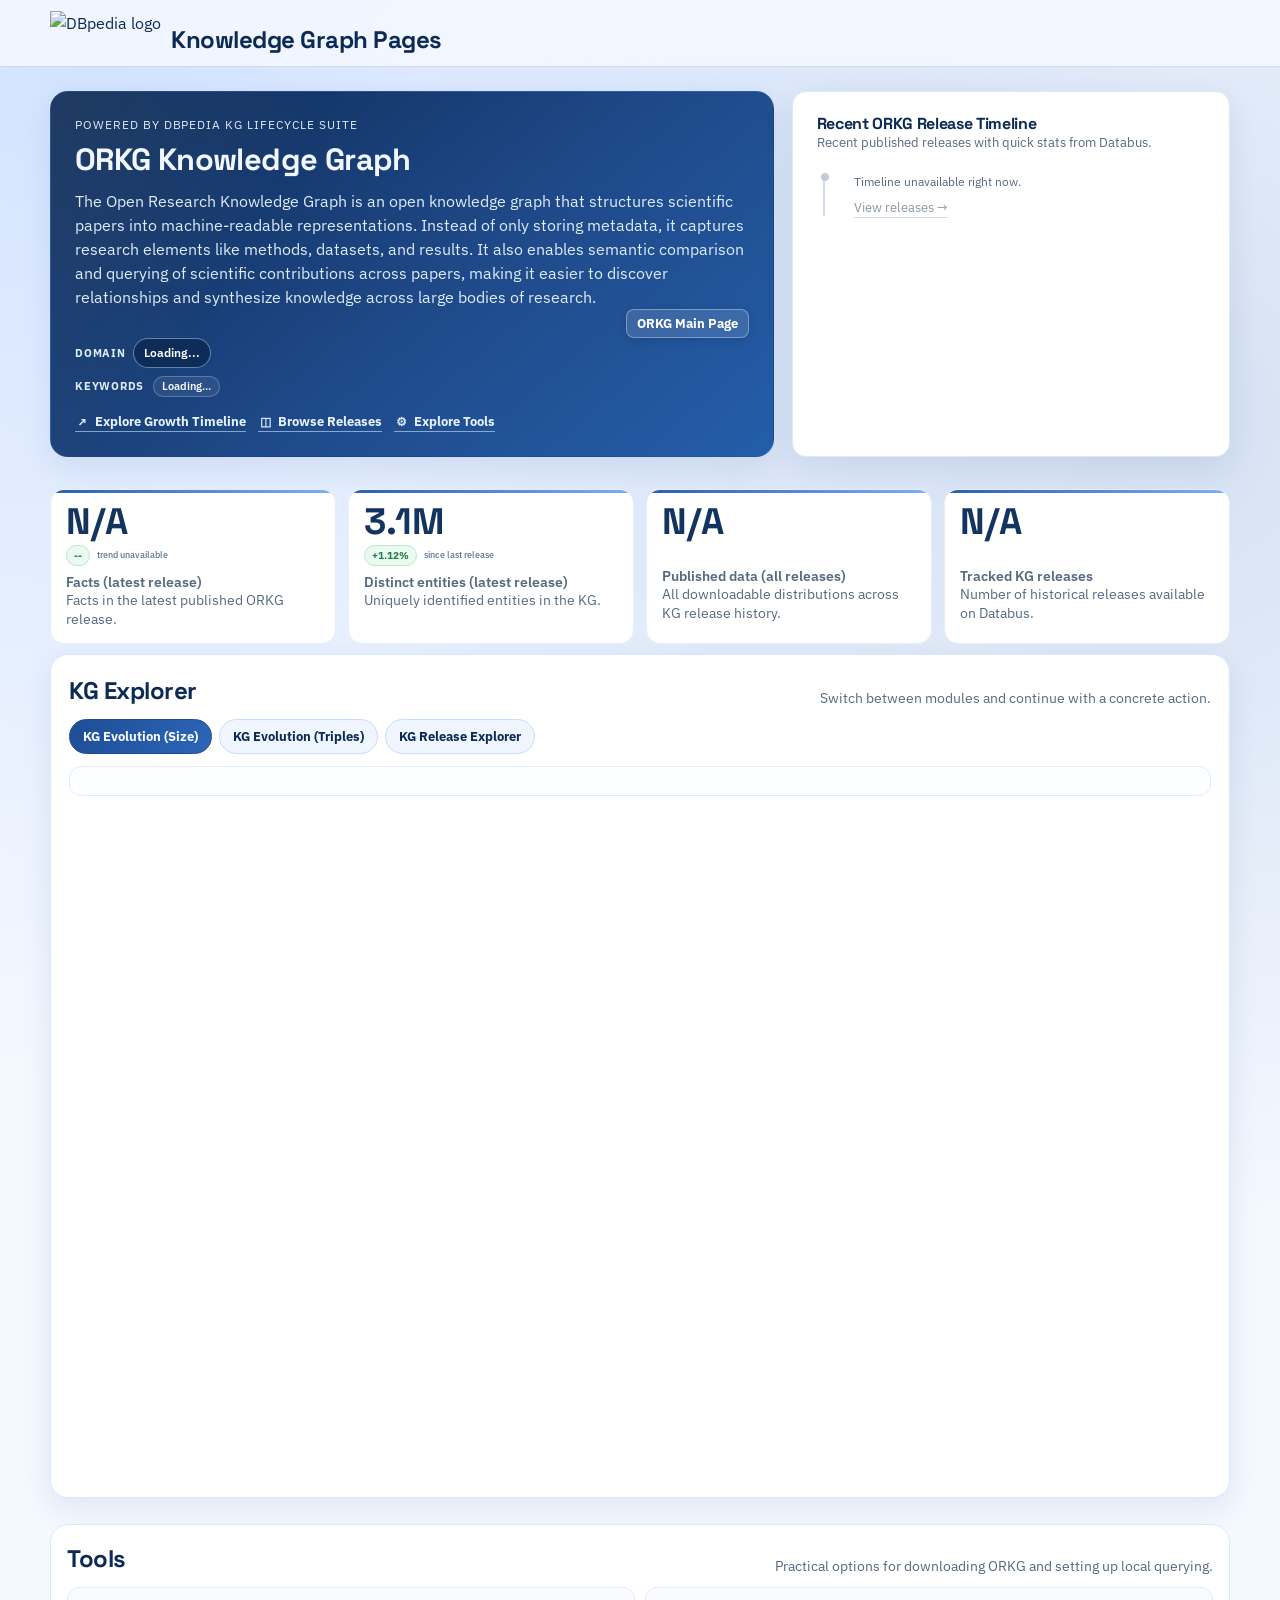
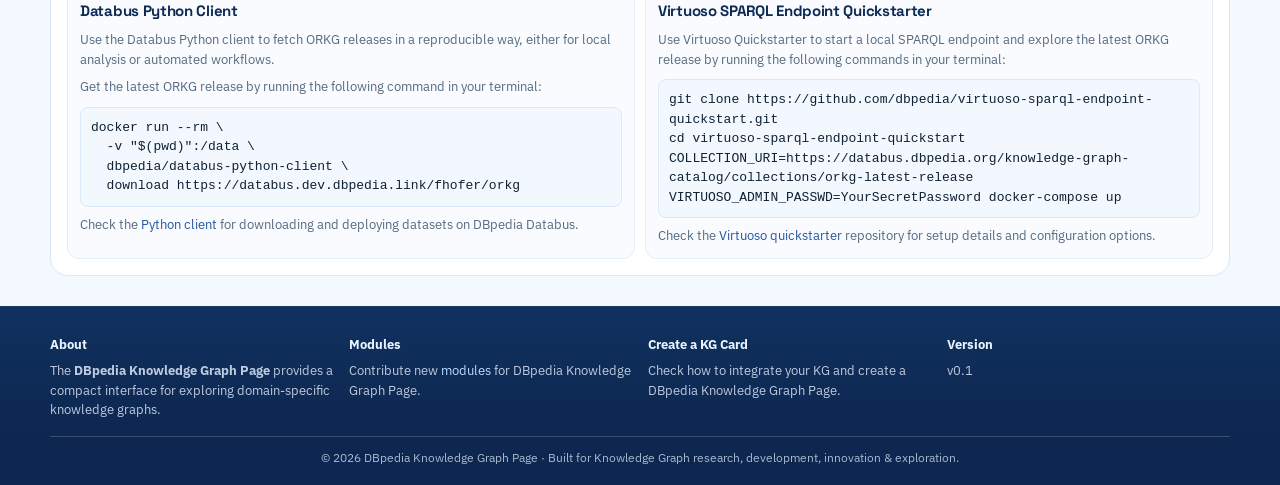
==== index.html @ 60649ace "final touch up" ====
<!DOCTYPE html>
<html lang="en">
<head>
  <meta charset="UTF-8" />
  <meta name="viewport" content="width=device-width, initial-scale=1.0"/>
  <title>DBpedia Knowledge Graph Page | ORKG</title>

  <link rel="preconnect" href="https://fonts.googleapis.com">
  <link rel="preconnect" href="https://fonts.gstatic.com" crossorigin>
  <link href="https://fonts.googleapis.com/css2?family=IBM+Plex+Sans:wght@400;500;600;700&family=Space+Grotesk:wght@500;600;700&display=swap" rel="stylesheet">
  <link rel="stylesheet" href="./css/styles.css">

  <script src="https://cdn.jsdelivr.net/npm/chart.js"></script>
</head>

<body>

  <header class="topbar">
    <div class="container topbar-inner">
      <a class="brand" href="#">
        <img
          class="brand-logo"
          src="https://upload.wikimedia.org/wikipedia/commons/c/cf/DBpedia_logo.svg"
          alt="DBpedia logo"
          loading="lazy"
        />
        <span class="brand-text">
          <strong>Knowledge Graph Pages</strong>
        </span>
      </a>

    </div>
  </header>

  <section class="hero">
    <div class="container hero-grid">
      <div class="hero-main">
        <p class="eyebrow">Powered by DBpedia KG Lifecycle Suite</p>
        <h1>ORKG Knowledge Graph</h1>

        <p id="kgAbstract"><span class="kg-abstract-text">The Open Research Knowledge Graph is an open knowledge graph that structures scientific papers into machine-readable representations. Instead of only storing metadata, it captures research elements like methods, datasets, and results. It also enables semantic comparison and querying of scientific contributions across papers, making it easier to discover relationships and synthesize knowledge across large bodies of research.</span></p>
        <a class="hero-main-link" href="https://orkg.org" target="_blank" rel="noopener noreferrer">ORKG Main Page</a>

        <div class="hero-taxonomy" aria-label="Domain and keywords">
          <div class="taxonomy-group domain-group" id="domainGroup">
            <span class="taxonomy-label">Domain</span>
            <span class="chip chip-domain">Loading...</span>
          </div>

          <div class="taxonomy-group keyword-group" id="keywordGroup">
            <span class="taxonomy-label">Keywords</span>
            <span class="chip chip-keyword">Loading...</span>
          </div>
        </div>

        <div class="hero-actions">
          <a class="hero-action-link action-evolution" href="#explorer" data-tab-target="kgEvolutionTab">Explore Growth Timeline</a>
          <a class="hero-action-link action-releases" href="#explorer" data-tab-target="kgVersionsTab">Browse Releases</a>
          <a class="hero-action-link action-tools" href="#tools">Explore Tools</a>
        </div>
      </div>

      <aside class="next-actions changelog-panel" aria-label="Recent ORKG Release Timeline">
        <h2>Recent ORKG Release Timeline</h2>
        <p>Recent published releases with quick stats from Databus.</p>

        <ul class="release-timeline" id="releaseTimeline" aria-live="polite">
          <li class="release-item muted">Loading latest release events...</li>
        </ul>

        <a class="changelog-link" href="#explorer" data-tab-target="kgVersionsTab">View releases →</a>
      </aside>
    </div>
  </section>

  <!-- =====================================
       MAIN CONTENT
  ====================================== -->

  <main class="container" id="insights">

    <!-- =====================================
         INFO CARDS
    ====================================== -->

    <section class="cards stats-panel" aria-label="Knowledge graph public statistics">

      <article class="card compact-card stat-card">
        <p class="stat-value"><span class="value-main" id="factsValue">Loading...</span><span class="stat-delta-inline"><span class="delta-pill" id="factsDelta">--</span><span class="delta-context" id="factsDeltaContext">updating from endpoint</span></span></p>
        <p class="stat-label">Facts (latest release)</p>
        <p class="stat-note">Facts in the latest published ORKG release.</p>
      </article>

      <article class="card compact-card stat-card">
        <p class="stat-value"><span class="value-main">3.1M</span><span class="stat-delta-inline"><span class="delta-pill">+1.12%</span><span class="delta-context">since last release</span></span></p>
        <p class="stat-label">Distinct entities (latest release)</p>
        <p class="stat-note">Uniquely identified entities in the KG.</p>
      </article>

      <article class="card compact-card stat-card">
        <p class="stat-value"><span class="value-main" id="publishedDataValue">Loading...</span></p>
        <p class="stat-label">Published data (all releases)</p>
        <p class="stat-note">All downloadable distributions across KG release history.</p>
      </article>

      <article class="card compact-card stat-card">
        <p class="stat-value"><span class="value-main" id="trackedSnapshotsValue">Loading...</span></p>
        <p class="stat-label">Tracked KG releases</p>
        <p class="stat-note">Number of historical releases available on Databus.</p>
      </article>


    </section>

    <!-- =====================================
         TABS
    ====================================== -->

    <section class="explorer" id="explorer">
      <div class="explorer-head">
        <h2>KG Explorer</h2>
        <p>Switch between modules and continue with a concrete action.</p>
      </div>

    <div class="tabs" role="tablist" aria-label="Knowledge graph modules">

      <button class="tab-button"
              onclick="openTab(event, 'kgEvolutionTab')">
        KG Evolution (Size)
      </button>

      <button class="tab-button"
              onclick="openTab(event, 'kgEvolutionTriplesTab')">
        KG Evolution (Triples)
      </button>

      <button class="tab-button"
              onclick="openTab(event, 'kgVersionsTab')">
        KG Release Explorer
      </button>

<!--
      <button class="tab-button"
              onclick="openTab(event, 'helloTab')">
        Hello World Module
      </button>
-->
      <!--
          New KG/Tab: add a button for your new tab 
      -->

<!--
      <button class="tab-button"
              onclick="openTab(event, 'newTab')">
        ... other module
      </button>
-->

    </div>


    <!-- =====================================
         TAB 1 : KG Evolution module
    ====================================== -->

    <div id="kgEvolutionTab" class="tab-content active" >
      <div id="kgEvolutionModule"></div>
    </div>

    <!-- =====================================
         TAB 2 : KG Evolution triples module
    ====================================== -->

    <div id="kgEvolutionTriplesTab" class="tab-content" >
      <div id="kgEvolutionTriplesModule"></div>
    </div>

    <!-- =====================================
         TAB 3 : KG Versions module
    ====================================== -->

    <div id="kgVersionsTab" class="tab-content">
      <div id="kgVersionsModule"></div>
    </div>

    <!-- =====================================
         TAB 3 : Hello World TAB
    ====================================== -->

<!--
    <div id="helloTab" class="tab-content">
      <h2>Hello World Module</h2>
      <div id="helloModule"></div>
    </div>
-->

    <!-- =====================================
         TAB 4 : NEW TAB
    ====================================== -->

    <!--
        New KG/Tab: Add div for your new module
    -->

<!--

    <div id="newTab" class="tab-content">

      <h2>New Feature</h2>

      <p class="section-description">
        Feature description ....
      </p>

    </div>
-->
    </section>

    <section class="tools" id="tools">
      <div class="tools-head">
        <h2>Tools</h2>
        <p>Practical options for downloading ORKG and setting up local querying.</p>
      </div>

      <div class="tools-grid">
        <article class="tool-card">
          <h3>Databus Python Client</h3>
          <p>
            Use the Databus Python client to fetch ORKG releases in a reproducible way,
            either for local analysis or automated workflows.
          </p>
          <p>
            Get the latest ORKG release by running the following command in your terminal:
          </p>
          <pre><code>docker run --rm \
  -v "$(pwd)":/data \
  dbpedia/databus-python-client \
  download https://databus.dev.dbpedia.link/fhofer/orkg</code></pre>
          <p>
            Check the <a href="https://github.com/dbpedia/databus-python-client#docker" target="_blank" rel="noopener noreferrer">Python client</a> for downloading and deploying datasets on DBpedia Databus.
          </p>
        </article>

        <article class="tool-card">
          <h3>Virtuoso SPARQL Endpoint Quickstarter</h3>
          <p>
            Use Virtuoso Quickstarter to start a local SPARQL endpoint
            and explore the latest ORKG release by running
            the following commands in your terminal:
          </p>
          <pre><code>git clone https://github.com/dbpedia/virtuoso-sparql-endpoint-quickstart.git
cd virtuoso-sparql-endpoint-quickstart
COLLECTION_URI=https://databus.dbpedia.org/knowledge-graph-catalog/collections/orkg-latest-release VIRTUOSO_ADMIN_PASSWD=YourSecretPassword docker-compose up</code></pre>
          <p>
            Check the <a href="https://github.com/dbpedia/virtuoso-sparql-endpoint-quickstart" target="_blank" rel="noopener noreferrer">Virtuoso quickstarter</a> repository for setup details and configuration options.
          </p>
        </article>
      </div>
    </section>
  </main>

  <footer class="footer">

    <div class="footer-content">

      <div class="footer-item">
        <strong>About</strong>
        <p>
          The <b>DBpedia Knowledge Graph Page</b> provides a compact interface for exploring domain-specific knowledge graphs.
        </p>
      </div>

      <div class="footer-item">
        <strong>Modules</strong>
        <p>
          Contribute new <a href="https://github.com/m1ci/kg-modules" target="_blank">modules</a> for DBpedia Knowledge Graph Page.
        </p>
      </div>

      <div class="footer-item">
        <strong>Create a KG Card</strong>
        <p>
          Check how to integrate your KG and create a DBpedia Knowledge Graph Page.
        </p>
      </div>

      <div class="footer-item">
        <strong>Version</strong>
        <p>v0.1</p>
      </div>

    </div>

    <div class="footer-bottom">
      © 2026 DBpedia Knowledge Graph Page · Built for Knowledge Graph research, development, innovation & exploration.
    </div>

  </footer>

  <!-- ================= CORE SCRIPT ================= -->
  <script type="module">

    // ---------------------------------------------
    // TAB SYSTEM
    // ---------------------------------------------
    window.openTab = function(evt, tabId) {
      document.querySelectorAll(".tab-content")
        .forEach(t => t.classList.remove("active"));

      document.querySelectorAll(".tab-button")
        .forEach(b => b.classList.remove("active"));

      document.getElementById(tabId).classList.add("active");
      evt.currentTarget.classList.add("active");
    };

    // ---------------------------------------------
    // KG CONTEXT
    // ---------------------------------------------
    const context = {
      kgId: "orkg",
      kgName: "ORKG",
      databus_endpoint: "https://databus.dev.dbpedia.link/sparql",
      moss_endpoint: "https://moss.dev.dbpedia.link/sparql",
      group: "https://databus.dev.dbpedia.link/fhofer/orkg"
    };

    const setActionLinks = () => {
      const links = [
        ["databusTopLink", context.group],
        ["mossLink", context.moss_endpoint]
      ];

      links.forEach(([id, href]) => {
        const el = document.getElementById(id);
        if (el) {
          el.setAttribute("href", href);
        }
      });
    };

    const databusEndpoint = context.databus_endpoint;

    // ---------------------------------------------
    // FETCH ABSTRACT
    // ---------------------------------------------
    const queryAbstract = `
      PREFIX dct: <http://purl.org/dc/terms/>

      SELECT ?abstract WHERE {
        <https://databus.dbpedia.org/knowledge-graph-catalog/${context.kgId}>
          dct:abstract ?abstract .
      }
    `;

    async function fetchAbstract() {

      const url =
        databusEndpoint +
        "?query=" +
        encodeURIComponent(queryAbstract) +
        "&format=json";

      const res = await fetch(url);
      const data = await res.json();

      if (data?.results?.bindings?.length > 0) {
        return data.results.bindings[0].abstract.value;
      }

      return "No description available.";
    }

    // ---------------------------------------------
    // FACTS TREND (LATEST VS PREVIOUS RELEASE)
    // ---------------------------------------------
    const queryFactsTrend = `
      PREFIX databus: <https://dataid.dbpedia.org/databus#>
      PREFIX void: <http://rdfs.org/ns/void#>
      PREFIX xsd: <http://www.w3.org/2001/XMLSchema#>

      SELECT ?version (SUM(?triples) AS ?totalTriples)
      WHERE {
        {
          SELECT ?version ?file (MAX(xsd:integer(?triples)) AS ?triples)
          WHERE {
            ?file a databus:Part ;
                  void:triples ?triples .

            FILTER(STRSTARTS(
              STR(?file),
              "https://databus.dev.dbpedia.link/fhofer/orkg"
            ))

            BIND(
              STRBEFORE(
                STRAFTER(
                  STR(?file),
                  "https://databus.dev.dbpedia.link/fhofer/orkg"
                ),
                "#"
              ) AS ?path
            )

            BIND(
              REPLACE(?path, "^.*/", "") AS ?version
            )
          }
          GROUP BY ?version ?file
        }
      }
      GROUP BY ?version
      ORDER BY DESC(?version)
      LIMIT 2
    `;

    const queryTaxonomy = `
      PREFIX schema: <https://schema.org/>
      PREFIX dcterms: <http://purl.org/dc/terms/>

      SELECT * WHERE {
        <https://databus.dbpedia.org/knowledge-graph-catalog/orkg>
          schema:keywords ?keywords ;
          dcterms:subject ?domain .
      }
    `;

    const queryPublishedDataTotalSize = `
      PREFIX dcat: <http://www.w3.org/ns/dcat#>
      PREFIX databus: <https://dataid.dbpedia.org/databus#>
      PREFIX dct: <http://purl.org/dc/terms/>
      PREFIX xsd: <http://www.w3.org/2001/XMLSchema#>

      SELECT (SUM(xsd:integer(?size)) AS ?totalSize)
      WHERE {
        ?version databus:group <https://databus.dev.dbpedia.link/fhofer/orkg> ;
                 dcat:distribution ?distribution .

        ?distribution dcat:byteSize ?size .
      }
    `;

    const queryTrackedSnapshots = `
      PREFIX dcat: <http://www.w3.org/ns/dcat#>
      PREFIX databus: <https://dataid.dbpedia.org/databus#>
      PREFIX dct: <http://purl.org/dc/terms/>

      SELECT (COUNT(DISTINCT ?versionNumber) AS ?numVersions)
      WHERE {
        ?version databus:group <https://databus.dev.dbpedia.link/fhofer/orkg> ;
                 dct:hasVersion ?versionNumber ;
                 dcat:distribution ?distribution .
      }
    `;

    const queryRecentReleaseSummaries = `
      PREFIX dcat: <http://www.w3.org/ns/dcat#>
      PREFIX databus: <https://dataid.dbpedia.org/databus#>
      PREFIX dct: <http://purl.org/dc/terms/>
      PREFIX xsd: <http://www.w3.org/2001/XMLSchema#>

      SELECT ?version (SAMPLE(?issuedRaw) AS ?issued) (SUM(xsd:decimal(?sizeRaw)) AS ?totalSize)
      WHERE {
        ?release databus:group <https://databus.dev.dbpedia.link/fhofer/orkg> ;
                 dct:hasVersion ?version .

        OPTIONAL { ?release dct:issued ?issuedRaw . }

        OPTIONAL {
          ?release dcat:distribution ?distribution .
          ?distribution dcat:byteSize ?sizeRaw .
        }
      }
      GROUP BY ?version
      ORDER BY DESC(?version)
      LIMIT 4
    `;

    const formatInteger = (value) => {
      return new Intl.NumberFormat("en").format(value);
    };

    const formatCompact = (value) => {
      return new Intl.NumberFormat("en", {
        notation: "compact",
        maximumFractionDigits: 1
      }).format(value);
    };

    const formatPercent = (value) => {
      const sign = value > 0 ? "+" : "";
      return `${sign}${value.toFixed(3)}%`;
    };

    const formatGigabytes = (bytes) => {
      const oneGigabyte = 1_000_000_000;

      if (bytes < oneGigabyte) {
        const megabytes = bytes / 1_000_000;
        return `${new Intl.NumberFormat("en", { maximumFractionDigits: 1 }).format(megabytes)} MB`;
      }

      const gigabytes = bytes / oneGigabyte;
      return `${new Intl.NumberFormat("en", { maximumFractionDigits: 1 }).format(gigabytes)} GB`;
    };

    const formatRelativeTime = (isoDate) => {
      if (!isoDate) {
        return "Recently";
      }

      const timestamp = Date.parse(isoDate);
      if (Number.isNaN(timestamp)) {
        return "Recently";
      }

      const deltaMs = Date.now() - timestamp;
      const minuteMs = 60 * 1000;
      const hourMs = 60 * minuteMs;
      const dayMs = 24 * hourMs;

      if (deltaMs < hourMs) {
        const minutes = Math.max(1, Math.round(deltaMs / minuteMs));
        return `${minutes} minute${minutes === 1 ? "" : "s"} ago`;
      }

      if (deltaMs < dayMs) {
        const hours = Math.max(1, Math.round(deltaMs / hourMs));
        return `${hours} hour${hours === 1 ? "" : "s"} ago`;
      }

      const days = Math.max(1, Math.round(deltaMs / dayMs));
      return `${days} day${days === 1 ? "" : "s"} ago`;
    };

    const buildTriplesByVersionQuery = (version) => {
      return `
        PREFIX void: <http://rdfs.org/ns/void#>
        PREFIX xsd: <http://www.w3.org/2001/XMLSchema#>

        SELECT (SUM(?triplesValue) AS ?totalTriples)
        WHERE {
          {
            SELECT ?file (MAX(xsd:integer(?triples)) AS ?triplesValue)
            WHERE {
              ?file void:triples ?triples .

              FILTER(STRSTARTS(
                STR(?file),
                "https://databus.dev.dbpedia.link/fhofer/orkg/orkg-daily-dump/${version}"
              ))
            }
            GROUP BY ?file
          }
        }
      `;
    };

    async function fetchFactsTrend() {
      const url =
        context.moss_endpoint +
        "?query=" +
        encodeURIComponent(queryFactsTrend) +
        "&format=json" +
        "&_=" +
        Date.now();

      const res = await fetch(url, { cache: "no-store" });
      const data = await res.json();
      const rows = data?.results?.bindings || [];

      if (rows.length < 2) {
        throw new Error("Insufficient trend data returned by endpoint.");
      }

      const latest = Number(rows[0].totalTriples.value);
      const previous = Number(rows[1].totalTriples.value);
      const latestVersion = rows[0].version.value;
      const previousVersion = rows[1].version.value;

      if (!Number.isFinite(latest) || !Number.isFinite(previous) || previous === 0) {
        throw new Error("Invalid triples data returned by endpoint.");
      }

      const delta = ((latest - previous) / previous) * 100;

      return {
        latest,
        delta,
        latestVersion,
        previousVersion
      };
    }

    async function updateFactsStat() {
      const valueEl = document.getElementById("factsValue");
      const deltaEl = document.getElementById("factsDelta");
      const deltaContextEl = document.getElementById("factsDeltaContext");

      if (!valueEl || !deltaEl || !deltaContextEl) {
        return;
      }

      try {
        const { latest, delta } = await fetchFactsTrend();
        valueEl.textContent = formatCompact(latest);
        deltaEl.textContent = formatPercent(delta);
        deltaContextEl.textContent = "since last release";
      } catch (err) {
        valueEl.textContent = "N/A";
        deltaEl.textContent = "--";
        deltaContextEl.textContent = "trend unavailable";
        console.error(err);
      }
    }

    async function fetchPublishedDataTotalSize() {
      const endpoints = [context.moss_endpoint, context.databus_endpoint];

      for (const endpoint of endpoints) {
        const url =
          endpoint +
          "?query=" +
          encodeURIComponent(queryPublishedDataTotalSize) +
          "&format=json" +
          "&_=" +
          Date.now();

        const res = await fetch(url, { cache: "no-store" });
        const data = await res.json();
        const totalSizeValue = data?.results?.bindings?.[0]?.totalSize?.value;
        const totalSize = Number(totalSizeValue);

        if (Number.isFinite(totalSize) && totalSize >= 0) {
          return totalSize;
        }
      }

      throw new Error("Published data size unavailable from MOSS and Databus endpoints.");
    }

    async function updatePublishedDataStat() {
      const valueEl = document.getElementById("publishedDataValue");

      if (!valueEl) {
        return;
      }

      try {
        const totalSize = await fetchPublishedDataTotalSize();
        valueEl.textContent = formatGigabytes(totalSize);
      } catch (err) {
        valueEl.textContent = "N/A";
        console.error(err);
      }
    }

    async function fetchTaxonomy() {
      const url =
        context.moss_endpoint +
        "?query=" +
        encodeURIComponent(queryTaxonomy) +
        "&format=json" +
        "&_=" +
        Date.now();

      const res = await fetch(url, { cache: "no-store" });
      const data = await res.json();
      const rows = data?.results?.bindings || [];

      if (rows.length === 0) {
        throw new Error("No domain/keyword taxonomy returned by endpoint.");
      }

      const domain = rows[0]?.domain?.value || "";
      const keywords = Array.from(
        new Set(
          rows
            .map((row) => row?.keywords?.value)
            .filter((value) => typeof value === "string" && value.trim().length > 0)
        )
      );

      if (!domain || keywords.length === 0) {
        throw new Error("Incomplete domain/keyword taxonomy returned by endpoint.");
      }

      return { domain, keywords };
    }

    async function fetchTrackedSnapshots() {
      const url =
        context.databus_endpoint +
        "?query=" +
        encodeURIComponent(queryTrackedSnapshots) +
        "&format=json" +
        "&_=" +
        Date.now();

      const res = await fetch(url, { cache: "no-store" });
      const data = await res.json();
      const numVersionsValue = data?.results?.bindings?.[0]?.numVersions?.value;
      const numVersions = Number(numVersionsValue);

      if (Number.isFinite(numVersions) && numVersions >= 0) {
        return numVersions;
      }

      throw new Error("Tracked snapshots count unavailable from Databus endpoint.");
    }

    async function updateTrackedSnapshotsStat() {
      const valueEl = document.getElementById("trackedSnapshotsValue");

      if (!valueEl) {
        return;
      }

      try {
        const numVersions = await fetchTrackedSnapshots();
        valueEl.textContent = formatInteger(numVersions);
      } catch (err) {
        valueEl.textContent = "N/A";
        console.error(err);
      }
    }

    async function fetchRecentReleaseSummaries() {
      const url =
        context.databus_endpoint +
        "?query=" +
        encodeURIComponent(queryRecentReleaseSummaries) +
        "&format=json" +
        "&_=" +
        Date.now();

      const res = await fetch(url, { cache: "no-store" });
      const data = await res.json();
      const rows = data?.results?.bindings || [];

      if (rows.length === 0) {
        throw new Error("No release summaries returned by Databus endpoint.");
      }

      const releases = await Promise.all(
        rows.map(async (row) => {
          const version = row?.version?.value || "unknown";
          const issued = row?.issued?.value || "";
          const totalSize = Number(row?.totalSize?.value || 0);

          const triplesUrl =
            context.moss_endpoint +
            "?query=" +
            encodeURIComponent(buildTriplesByVersionQuery(version)) +
            "&format=json" +
            "&_=" +
            Date.now();

          const triplesRes = await fetch(triplesUrl, { cache: "no-store" });
          const triplesData = await triplesRes.json();
          const totalTriples = Number(
            triplesData?.results?.bindings?.[0]?.totalTriples?.value || 0
          );

          return {
            version,
            issued,
            totalSize: Number.isFinite(totalSize) ? totalSize : 0,
            totalTriples: Number.isFinite(totalTriples) ? totalTriples : 0
          };
        })
      );

      return releases;
    }

    function renderReleaseTimeline(releases) {
      const listEl = document.getElementById("releaseTimeline");
      if (!listEl) {
        return;
      }

      listEl.innerHTML = "";

      releases.forEach((release) => {
        const item = document.createElement("li");
        item.className = "release-item";

        const age = document.createElement("p");
        age.className = "release-age";
        age.textContent = formatRelativeTime(release.issued);

        const title = document.createElement("p");
        title.className = "release-title";
        title.textContent = `Release ${release.version} published`;

        const meta = document.createElement("p");
        meta.className = "release-meta";
        meta.textContent = `${formatCompact(release.totalTriples)} facts · ${formatGigabytes(release.totalSize)}`;

        item.appendChild(age);
        item.appendChild(title);
        item.appendChild(meta);
        listEl.appendChild(item);
      });
    }

    async function updateReleaseTimeline() {
      const listEl = document.getElementById("releaseTimeline");
      if (!listEl) {
        return;
      }

      try {
        const releases = await fetchRecentReleaseSummaries();
        renderReleaseTimeline(releases);
      } catch (err) {
        listEl.innerHTML = '<li class="release-item muted">Timeline unavailable right now.</li>';
        console.error(err);
      }
    }

    function renderTaxonomyChip(targetEl, text, className) {
      const chip = document.createElement("span");
      chip.className = `chip ${className}`;
      chip.textContent = text;
      targetEl.appendChild(chip);
    }

    function renderDomainChip(targetEl, domainId) {
      const chip = document.createElement("span");
      chip.className = "chip chip-domain";
      chip.textContent = domainId;
      targetEl.appendChild(chip);
    }

    async function updateTaxonomy() {
      const domainGroup = document.getElementById("domainGroup");
      const keywordGroup = document.getElementById("keywordGroup");

      if (!domainGroup || !keywordGroup) {
        return;
      }

      const domainLabel = domainGroup.querySelector(".taxonomy-label");
      const keywordLabel = keywordGroup.querySelector(".taxonomy-label");

      if (!domainLabel || !keywordLabel) {
        return;
      }

      try {
        const { domain, keywords } = await fetchTaxonomy();

        domainGroup.querySelectorAll(".chip").forEach((el) => el.remove());
        keywordGroup.querySelectorAll(".chip").forEach((el) => el.remove());

        renderDomainChip(domainGroup, domain);
        keywords.forEach((keyword) => {
          renderTaxonomyChip(keywordGroup, keyword, "chip-keyword");
        });
      } catch (err) {
        console.error(err);
      }
    }

    const FACTS_REFRESH_MS = 60000;

    // ---------------------------------------------
    // MODULE LOADER
    // ---------------------------------------------
    async function loadModule(url, el) {
      const mod = await import(url);
      mod.default(el, context);
    }

    loadModule(
      "https://m1ci.github.io/kg-modules/kg-evolution/index_size.js",
      document.getElementById("kgEvolutionModule")
    );

    loadModule(
      "https://m1ci.github.io/kg-modules/kg-evolution/index_triples.js",
      document.getElementById("kgEvolutionTriplesModule")
    );

    loadModule(
      "https://m1ci.github.io/kg-modules/kg-versions/index_size.js",
      document.getElementById("kgVersionsModule")
    );


    // New KG/Tab: load your new module
//    loadModule(
//      "https://m1ci.github.io/kg-modules/kg-hello-world/index.js",
//      document.getElementById("helloModule")
//    );

    // ---------------------------------------------
    // INIT ON PAGE LOAD
    // ---------------------------------------------
    document.addEventListener("DOMContentLoaded", async () => {
      setActionLinks();
      updateFactsStat();
      updatePublishedDataStat();
      updateTrackedSnapshotsStat();
      updateTaxonomy();
      updateReleaseTimeline();
      window.setInterval(updateFactsStat, FACTS_REFRESH_MS);
      window.setInterval(updatePublishedDataStat, FACTS_REFRESH_MS);
      window.setInterval(updateTrackedSnapshotsStat, FACTS_REFRESH_MS);
      window.setInterval(updateReleaseTimeline, FACTS_REFRESH_MS);

      document.querySelectorAll("[data-tab-target]").forEach((item) => {
        item.addEventListener("click", (evt) => {
          const tabId = item.getAttribute("data-tab-target");
          if (!tabId) {
            return;
          }

          const button = Array.from(document.querySelectorAll(".tab-button"))
            .find((btn) => btn.getAttribute("onclick")?.includes(tabId));

          if (button) {
            evt.preventDefault();
            window.openTab({ currentTarget: button }, tabId);
            document.getElementById(tabId)?.scrollIntoView({ behavior: "smooth", block: "start" });
          }
        });
      });

      // -------------------------
      // DEFAULT TAB FIX
      // -------------------------
      // New KG/Tab: update default tab
      const defaultTabId = "kgEvolutionTab";

      const defaultButton = Array.from(document.querySelectorAll(".tab-button"))
        .find(btn => btn.getAttribute("onclick")?.includes(defaultTabId));

      if (defaultButton) {
        window.openTab({ currentTarget: defaultButton }, defaultTabId);
      }

      // -------------------------
      // LOAD ABSTRACT
      // -------------------------
//      const el = document.getElementById("kgAbstract");
//
//      try {
//        const abstract = await fetchAbstract();
//        el.textContent = abstract;
//      } catch (e) {
//        el.textContent = "Failed to load description.";
//        console.error(e);
//      }
    });

  </script>

</body>
</html>
---- css/styles.css ----
:root {
  --dbp-blue-900: #0d2a54;
  --dbp-blue-800: #18407c;
  --dbp-blue-700: #2356a0;
  --dbp-ice: #eaf3ff;
  --dbp-border: #d1e0f7;
  --dbp-bg: #f4f8ff;
  --ink-900: #102132;
  --ink-700: #33485d;
  --ink-500: #556a80;
  --surface: #ffffff;
  --surface-2: #f8fbff;
  --shadow-soft: 0 10px 30px rgba(19, 56, 104, 0.09);
  --radius-lg: 18px;
  --radius-md: 12px;
}

* {
  box-sizing: border-box;
}

html,
body {
  margin: 0;
  padding: 0;
}

body {
  font-family: "IBM Plex Sans", "Segoe UI", sans-serif;
  color: var(--ink-900);
  background:
    radial-gradient(circle at 8% 0%, rgba(85, 147, 255, 0.22), transparent 45%),
    radial-gradient(circle at 90% 20%, rgba(12, 78, 168, 0.14), transparent 40%),
    var(--dbp-bg);
  line-height: 1.5;
}

h1,
h2,
h3,
.brand-text strong {
  font-family: "Space Grotesk", "Avenir Next", sans-serif;
  letter-spacing: -0.02em;
}

a {
  color: var(--dbp-blue-700);
  text-decoration: none;
}

a:hover {
  text-decoration: underline;
}

.container {
  width: min(1180px, 94vw);
  margin: 0 auto;
}

.topbar {
  position: sticky;
  top: 0;
  z-index: 20;
  border-bottom: 1px solid rgba(20, 65, 128, 0.14);
  background: rgba(244, 248, 255, 0.88);
  backdrop-filter: blur(10px);
}

.topbar-inner {
  min-height: 66px;
  display: flex;
  align-items: center;
  justify-content: space-between;
  gap: 24px;
}

.brand {
  display: inline-flex;
  align-items: center;
  gap: 10px;
  color: var(--dbp-blue-900);
  text-decoration: none;
}

.brand:hover {
  text-decoration: none;
}

.brand-logo {
  width: auto;
  height: 44px;
  display: block;
  object-fit: contain;
}

.brand-text {
  display: inline-flex;
  align-items: center;
  transform: translateY(7px);
}

.brand-text strong {
  font-size: 24px;
  color: var(--dbp-blue-900);
  line-height: 1;
}

.top-nav {
  display: inline-flex;
  align-items: center;
  gap: 8px;
}

.top-nav a {
  color: var(--ink-700);
  font-size: 14px;
  font-weight: 600;
  padding: 8px 11px;
  border-radius: 999px;
  text-decoration: none;
}

.top-nav a:hover {
  background: #e8f1ff;
  color: var(--dbp-blue-900);
}

.top-cta {
  display: inline-flex;
  align-items: center;
  justify-content: center;
  border-radius: 10px;
  border: 1px solid var(--dbp-border);
  padding: 9px 14px;
  background: var(--surface);
  font-size: 14px;
  font-weight: 700;
  color: var(--dbp-blue-900);
  text-decoration: none;
}

.top-cta:hover {
  text-decoration: none;
  border-color: #8fb4ed;
}

.hero {
  padding: 24px 0 20px;
}

.hero-grid {
  display: grid;
  gap: 18px;
  grid-template-columns: 1.65fr 1fr;
  align-items: stretch;
}

.hero-main,
.next-actions {
  border-radius: var(--radius-lg);
  box-shadow: var(--shadow-soft);
  border: 1px solid rgba(64, 125, 209, 0.14);
}

.hero-main {
  padding: 24px;
  color: #f2f7ff;
  display: flex;
  flex-direction: column;
  background:
    linear-gradient(120deg, rgba(255, 255, 255, 0.08), transparent 30%),
    linear-gradient(140deg, #0d2a54 0%, #1f4a8a 56%, #245ea9 100%);
}

.eyebrow {
  margin: 0;
  font-size: 12px;
  text-transform: uppercase;
  letter-spacing: 0.08em;
  color: rgba(223, 236, 255, 0.84);
}

.hero h1 {
  margin: 8px 0 12px;
  font-size: clamp(1.7rem, 2.4vw, 2.3rem);
  line-height: 1.15;
}

.hero p {
  margin: 0;
  max-width: 72ch;
  color: rgba(234, 244, 255, 0.95);
}

#kgAbstract {
  max-width: 72ch;
  display: block;
}

.kg-abstract-text {
  display: inline;
}

.hero-main-link {
  display: inline-flex;
  align-self: flex-end;
  width: fit-content;
  border-radius: 8px;
  margin: 0;
  padding: 7px 10px;
  font-size: 13px;
  font-weight: 700;
  color: #ffffff;
  line-height: 1;
  white-space: nowrap;
  text-decoration: none;
  background: rgba(255, 255, 255, 0.12);
  border: 1px solid rgba(255, 255, 255, 0.34);
  box-shadow: 0 2px 8px rgba(5, 26, 53, 0.16);
  transition: transform 0.18s ease, background-color 0.18s ease, border-color 0.18s ease;
}

.hero-main-link:hover {
  color: #ffffff;
  background: rgba(255, 255, 255, 0.2);
  border-color: rgba(255, 255, 255, 0.58);
  transform: translateY(-1px);
}

@media (max-width: 740px) {
  .hero-main-link {
    margin: 0;
  }
}

.hero-taxonomy {
  margin-top: auto;
  padding-top: 0px;
  display: grid;
  gap: 8px;
}

.taxonomy-group {
  display: flex;
  align-items: center;
  flex-wrap: wrap;
  gap: 7px;
}

.taxonomy-label {
  font-size: 11px;
  font-weight: 700;
  text-transform: uppercase;
  letter-spacing: 0.07em;
  color: rgba(235, 245, 255, 0.95);
}

.chip {
  display: inline-flex;
  align-items: center;
  padding: 5px 10px;
  border-radius: 999px;
  font-size: 12px;
  font-weight: 600;
  flex-shrink: 0;
}

.chip-domain {
  color: #ffffff;
  border: 1px solid rgba(197, 224, 255, 0.48);
  background: rgba(14, 42, 83, 0.85);
  gap: 8px;
}

.chip-domain .chip-id {
  font-size: 11px;
  font-weight: 600;
  color: rgba(223, 238, 255, 0.96);
  border-left: 1px solid rgba(197, 224, 255, 0.42);
  padding-left: 8px;
  letter-spacing: 0.01em;
}

.chip-keyword {
  color: #f5f9ff;
  border: 1px solid rgba(255, 255, 255, 0.24);
  background: rgba(255, 255, 255, 0.08);
  padding: 3px 8px;
  font-size: 11px;
  line-height: 1.15;
  white-space: nowrap;
}

.keyword-group {
  flex-wrap: wrap;
  overflow-x: visible;
  row-gap: 6px;
}

.keyword-group .taxonomy-label {
  margin-right: 2px;
}

.hero-actions {
  margin-top: 16px;
  display: flex;
  flex-wrap: wrap;
  align-items: center;
  justify-content: flex-start;
  gap: 12px;
}

.hero-action-link {
  display: inline-flex;
  align-items: center;
  gap: 6px;
  padding: 2px 0;
  font-size: 12.5px;
  font-weight: 700;
  line-height: 1.1;
  color: #e6f2ff;
  text-decoration: none;
  border-bottom: 1px solid rgba(204, 230, 255, 0.6);
  transition: color 0.18s ease, border-color 0.18s ease, transform 0.18s ease;
}

.hero-action-link::before {
  display: inline-flex;
  align-items: center;
  justify-content: center;
  width: 14px;
  font-size: 12px;
  line-height: 1;
  opacity: 0.95;
}

.hero-action-link.action-evolution::before {
  content: "↗";
}

.hero-action-link.action-releases::before {
  content: "◫";
}

.hero-action-link.action-tools::before {
  content: "⚙";
}

.hero-action-link:hover {
  color: #ffffff;
  border-bottom-color: rgba(236, 247, 255, 0.95);
  transform: translateY(-1px);
}

.primary-action,
.secondary-action {
  display: inline-flex;
  align-items: center;
  justify-content: center;
  border: none;
  border-radius: 10px;
  padding: 10px 14px;
  font-size: 14px;
  font-weight: 700;
  cursor: pointer;
  text-decoration: none;
  transition: transform 0.18s ease, box-shadow 0.18s ease;
}

.primary-action {
  background: #ffffff;
  color: var(--dbp-blue-900);
  box-shadow: 0 6px 16px rgba(5, 26, 53, 0.24);
}

.secondary-action {
  background: rgba(255, 255, 255, 0.16);
  color: #f6fbff;
  border: 1px solid rgba(255, 255, 255, 0.24);
}

.primary-action:hover,
.secondary-action:hover {
  transform: translateY(-1px);
}

.next-actions {
  background: var(--surface);
  padding: 10px;
}

.next-actions h2 {
  margin: 0;
  font-size: 1rem;
  color: var(--dbp-blue-900);
}

.next-actions p {
  margin: -3px 0 8px;
  color: var(--ink-500);
  font-size: 13px;
}

.changelog-panel > p {
  margin-bottom: 20px;
}

.changelog-panel {
  border: 1px solid #dbe9fb;
  border-radius: 14px;
  padding-top: 20px;
  padding-left: 24px;
}

.release-timeline {
  list-style: none;
  margin: 0;
  padding: 0 0 0 22px;
  display: grid;
  gap: 17px;
  position: relative;
}

.release-timeline::before {
  content: "";
  position: absolute;
  left: 6px;
  top: 2px;
  bottom: 2px;
  width: 2px;
  background: #d3dde8;
}

.release-item {
  position: relative;
  display: grid;
  gap: 0;
  padding: 0 0 0 15px;
}

.release-item::before {
  content: "";
  position: absolute;
  left: -18px;
  top: 0;
  width: 8px;
  height: 8px;
  border-radius: 999px;
  background: #c1ccd8;
}

.release-item.muted {
  color: var(--ink-500);
  font-size: 12px;
}

.release-age,
.release-title,
.release-meta {
  margin: 0;
}

.release-age {
  font-size: 9px;
  font-weight: 400;
  line-height: 1;
  color: #8a97a6;
  letter-spacing: 0.03em;
  text-transform: none;
}

.release-title {
  margin-top: -1px;
  font-size: 13px;
  font-weight: 400;
  line-height: 1.05;
  color: #000000;
}

.release-item .release-title {
  color: #000000;
}

.release-meta {
  margin-top: -1px;
  font-size: 11px;
  font-weight: 400;
  line-height: 1.05;
  color: #000000;
}

.release-item .release-meta {
  color: #000000;
}

.changelog-link {
  display: inline-flex;
  position: relative;
  margin-top: 7px;
  margin-left: 37px;
  font-size: 13px;
  font-weight: 400;
  color: #8a97a6;
  text-decoration: none;
  border-bottom: 1px solid rgba(138, 151, 166, 0.35);
}

.changelog-link::before {
  content: "";
  position: absolute;
  left: -31px;
  top: -10px;
  bottom: 1px;
  width: 2px;
  background: #d3dde8;
}

.changelog-link:hover {
  color: #6f7f92;
  border-bottom-color: rgba(111, 127, 146, 0.62);
}

.action-item {
  display: block;
  background: var(--surface-2);
  border: 1px solid #e2ecfb;
  border-radius: 12px;
  padding: 10px 11px;
  margin-top: 8px;
  text-decoration: none;
  transition: border-color 0.2s ease, transform 0.2s ease;
}

.action-item:hover {
  text-decoration: none;
  border-color: #8fb4ed;
  transform: translateX(2px);
}

.action-item strong {
  display: block;
  color: var(--dbp-blue-900);
  font-size: 14px;
}

.action-item span {
  display: block;
  margin-top: 2px;
  font-size: 12px;
  color: var(--ink-500);
}

main.container {
  margin-top: 12px;
}

.cards {
  display: grid;
  grid-template-columns: repeat(4, minmax(0, 1fr));
  gap: 12px;
  margin-bottom: 12px;
}

.card.compact-card {
  background: var(--surface);
  border: 1px solid #e4eefc;
  border-radius: 14px;
  padding: 14px 15px;
}

.compact-card h3 {
  margin: 0 0 5px;
  color: var(--dbp-blue-900);
  font-size: 16px;
}

.compact-card p {
  margin: 0;
  color: var(--ink-500);
  font-size: 14px;
}

.stats-panel {
  margin-bottom: 10px;
}

.stat-card {
  position: relative;
  overflow: hidden;
}

.stat-card::before {
  content: "";
  position: absolute;
  top: 0;
  left: 0;
  width: 100%;
  height: 3px;
  background: linear-gradient(90deg, #2a60a8 0%, #7db0f2 100%);
}

.stat-label {
  margin: 0;
  font-size: 11px;
  font-weight: 600;
  color: #2e5075;
  line-height: 1.25;
}

.stats-panel .stat-card .stat-value {
  margin: 0 0 8px;
  display: flex;
  flex-direction: column;
  align-items: flex-start;
  gap: 4px;
  min-height: 56px;
}

.value-main {
  font-family: "Space Grotesk", "Avenir Next", sans-serif;
  font-size: clamp(1.35rem, 4.8vw, 2.3rem);
  font-weight: 700;
  color: #12345f;
  line-height: 1;
}

.stat-delta-inline {
  display: inline-flex;
  align-items: center;
  gap: 7px;
  margin-bottom: 0;
}

.delta-pill {
  display: inline-flex;
  align-items: center;
  border-radius: 999px;
  padding: 2px 7px;
  font-size: 10px;
  font-weight: 700;
  color: #1f7f49;
  background: #eafaf0;
  border: 1px solid #bce6cc;
}

.delta-context {
  font-size: 9px;
  font-weight: 500;
  color: #5d7490;
}

.stat-note {
  margin: 5px 0 0;
  font-size: 12px;
  color: #5d7490;
  line-height: 1.35;
}

.explorer {
  border-radius: var(--radius-lg);
  border: 1px solid #dae8fc;
  background: var(--surface);
  padding: 18px;
  min-height: 844px;
  box-shadow: var(--shadow-soft);
}

.explorer-head {
  display: flex;
  align-items: flex-end;
  justify-content: space-between;
  gap: 10px;
  margin-bottom: 10px;
}

.explorer-head h2 {
  margin: 0;
  color: var(--dbp-blue-900);
}

.explorer-head p {
  margin: 0;
  color: var(--ink-500);
  font-size: 14px;
}

.tabs {
  display: flex;
  flex-wrap: wrap;
  gap: 7px;
  margin-bottom: 12px;
}

.tab-button {
  border: 1px solid #c8ddfa;
  border-radius: 999px;
  background: #f0f6ff;
  color: var(--dbp-blue-900);
  padding: 8px 13px;
  font-family: "IBM Plex Sans", "Segoe UI", sans-serif;
  font-size: 13px;
  font-weight: 700;
  cursor: pointer;
  transition: all 0.22s ease;
}

.tab-button:hover {
  background: #e3efff;
}

.tab-button.active {
  color: #f7fbff;
  background: linear-gradient(120deg, #1e4d94, #2c66b8);
  border-color: #1e4d94;
}

.tab-content {
  display: none;
  border: 1px solid #e1ebfa;
  border-radius: 12px;
  background: #fcfeff;
  padding: 14px;
  overflow: hidden;
}

.tab-content.active {
  display: block;
  animation: reveal 220ms ease-out;
}

@keyframes reveal {
  from {
    opacity: 0;
    transform: translateY(3px);
  }
  to {
    opacity: 1;
    transform: translateY(0);
  }
}

.resources {
  margin-top: 14px;
  margin-bottom: 14px;
  border: 1px solid #dae8fc;
  border-radius: var(--radius-lg);
  background: var(--surface);
  padding: 16px;
}

.resources h2 {
  margin: 0 0 10px;
  color: var(--dbp-blue-900);
}

.resource-grid {
  display: grid;
  grid-template-columns: repeat(2, minmax(0, 1fr));
  gap: 10px;
}

.resource-grid a {
  display: block;
  border-radius: 12px;
  border: 1px solid #e3eefc;
  padding: 12px;
  background: #f9fbff;
  text-decoration: none;
}

.resource-grid a:hover {
  border-color: #9ebeea;
  text-decoration: none;
}

.resource-grid strong {
  display: block;
  font-size: 14px;
  color: var(--dbp-blue-900);
}

.resource-grid span {
  display: block;
  margin-top: 3px;
  color: var(--ink-500);
  font-size: 12px;
}

.tools {
  margin-top: 26px;
  margin-bottom: 30px;
  border: 1px solid #dae8fc;
  border-radius: var(--radius-lg);
  background: var(--surface);
  padding: 16px;
}

.tools-head {
  display: flex;
  align-items: flex-end;
  justify-content: space-between;
  gap: 10px;
  margin-bottom: 10px;
}

.tools-head h2 {
  margin: 0;
  color: var(--dbp-blue-900);
}

.tools-head p {
  margin: 0;
  color: var(--ink-500);
  font-size: 14px;
}

.tools-grid {
  display: grid;
  grid-template-columns: repeat(2, minmax(0, 1fr));
  gap: 10px;
}

.tool-card {
  border: 1px solid #e3eefc;
  border-radius: 12px;
  padding: 12px;
  background: #f9fbff;
}

.tool-card h3 {
  margin: 0;
  color: var(--dbp-blue-900);
  font-size: 15px;
}

.tool-card p {
  margin: 8px 0 0;
  color: var(--ink-500);
  font-size: 13px;
}

.tool-card ul {
  margin: 9px 0 0 18px;
  padding: 0;
  color: var(--ink-700);
  font-size: 13px;
}

.tool-card li + li {
  margin-top: 4px;
}

.tool-card pre {
  margin: 10px 0 0;
  padding: 10px;
  border: 1px solid #d9e8fb;
  border-radius: 8px;
  background: #f3f8ff;
  max-width: 100%;
  overflow-x: auto;
}

.tool-card pre code {
  display: block;
  white-space: pre-wrap;
  overflow-wrap: anywhere;
}

.tool-tip {
  margin-top: 10px;
  padding-bottom: 8px;
  border-bottom: 1px dashed #cfdef5;
  color: #30537d;
  font-weight: 400;
  font-style: normal;
}

.tool-tip-near-title {
  margin-top: 2px;
  font-style: italic;
}

table {
  border-collapse: collapse;
  width: 100%;
  margin-top: 10px;
  font-size: 13px;
}

th,
td {
  border: 1px solid #e2e8f2;
  padding: 10px;
  text-align: left;
}

th {
  color: #0f315f;
  background: #f3f8ff;
}

tr:hover {
  background: #f7fbff;
}

.chart-wrapper {
  width: 100%;
  overflow-x: auto;
}

canvas {
  background: transparent;
}

.footer {
  border-top: 1px solid rgba(82, 126, 195, 0.22);
  background: linear-gradient(180deg, #10315f, #0d2750 72%);
  color: #eaf3ff;
  padding: 28px 0 18px;
}

.footer-content {
  width: min(1180px, 94vw);
  margin: 0 auto;
  display: grid;
  grid-template-columns: repeat(4, minmax(0, 1fr));
  gap: 16px;
}

.footer-item strong {
  display: block;
  margin-bottom: 7px;
  font-size: 13px;
}

.footer-item p {
  margin: 0;
  color: rgba(234, 243, 255, 0.8);
  font-size: 13px;
}

.footer a {
  color: #badaff;
  text-decoration: none;
}

.footer a:hover {
  text-decoration: underline;
}

.footer-bottom {
  width: min(1180px, 94vw);
  margin: 16px auto 0;
  padding-top: 12px;
  border-top: 1px solid rgba(236, 243, 255, 0.2);
  color: rgba(231, 241, 255, 0.72);
  text-align: center;
  font-size: 12px;
}

@media (max-width: 1040px) {
  .hero-grid {
    grid-template-columns: 1fr;
  }

  .cards {
    grid-template-columns: repeat(2, minmax(0, 1fr));
  }
}

@media (max-width: 760px) {
  .brand-logo {
    height: 36px;
  }

  .brand-text strong {
    font-size: 20px;
  }

  .topbar-inner {
    min-height: unset;
    padding: 10px 0;
    flex-wrap: wrap;
    justify-content: center;
  }

  .top-nav {
    order: 3;
    width: 100%;
    justify-content: center;
  }

  .hero-main,
  .next-actions,
  .explorer,
  .resources {
    padding: 14px;
  }

  .resource-grid,
  .tools-grid,
  .footer-content {
    grid-template-columns: 1fr;
  }

  .cards {
    grid-template-columns: 1fr;
  }

  .tools-head {
    align-items: flex-start;
    flex-direction: column;
  }
}
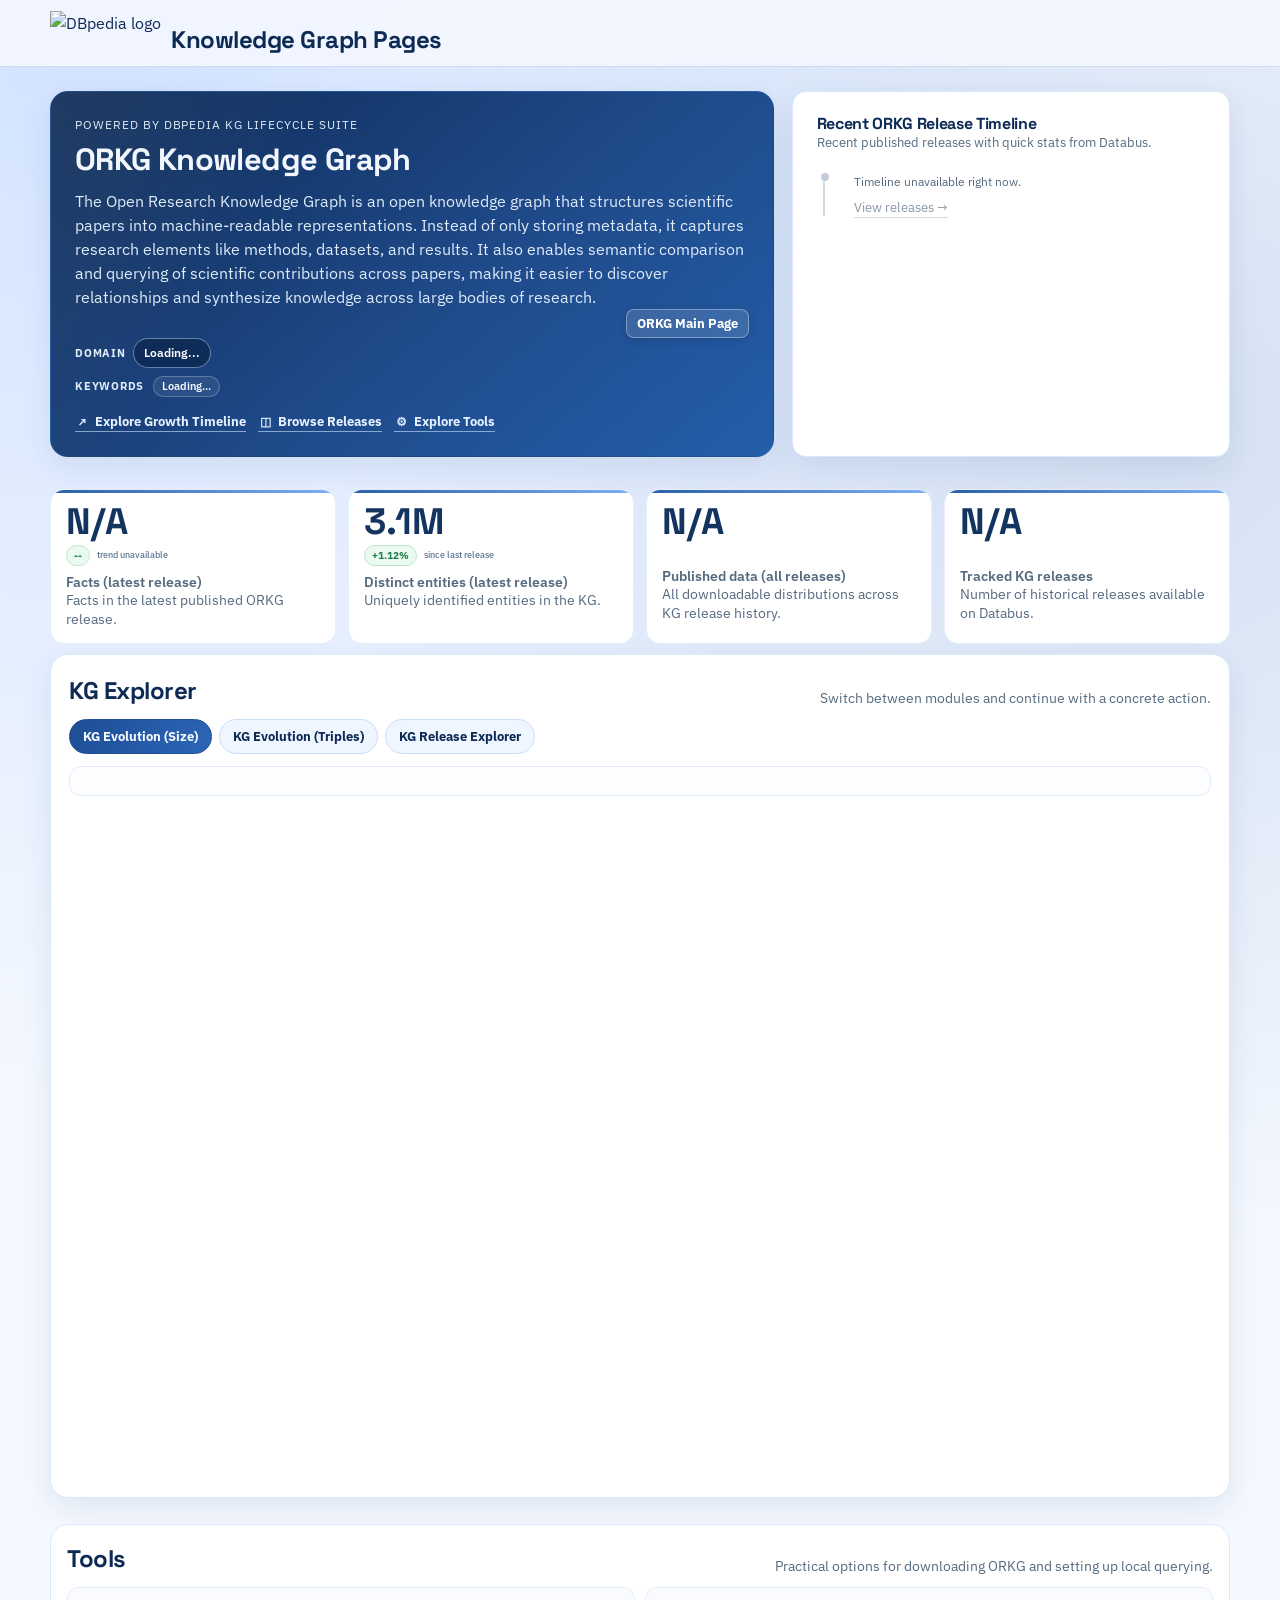
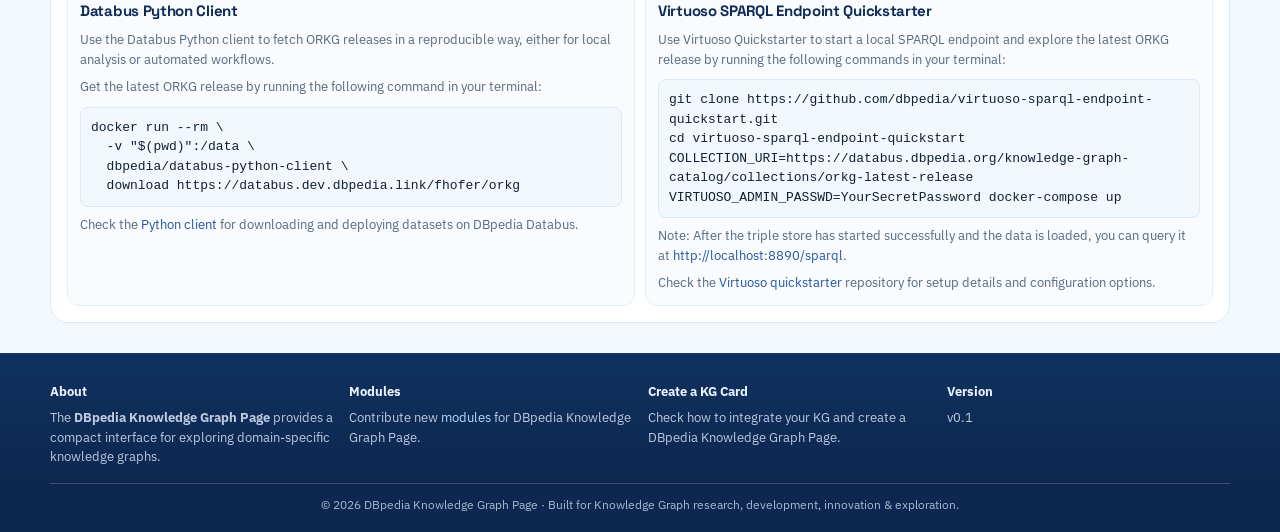
==== commit bdb928f7: "final touch up" ====
--- a/index.html
+++ b/index.html
@@ -252,6 +252,10 @@
 cd virtuoso-sparql-endpoint-quickstart
 COLLECTION_URI=https://databus.dbpedia.org/knowledge-graph-catalog/collections/orkg-latest-release VIRTUOSO_ADMIN_PASSWD=YourSecretPassword docker-compose up</code></pre>
           <p>
+            Note: After the triple store has started successfully and the data is loaded,
+            you can query it at <a href="http://localhost:8890/sparql" target="_blank" rel="noopener noreferrer">http://localhost:8890/sparql</a>.
+          </p>
+          <p>
             Check the <a href="https://github.com/dbpedia/virtuoso-sparql-endpoint-quickstart" target="_blank" rel="noopener noreferrer">Virtuoso quickstarter</a> repository for setup details and configuration options.
           </p>
         </article>
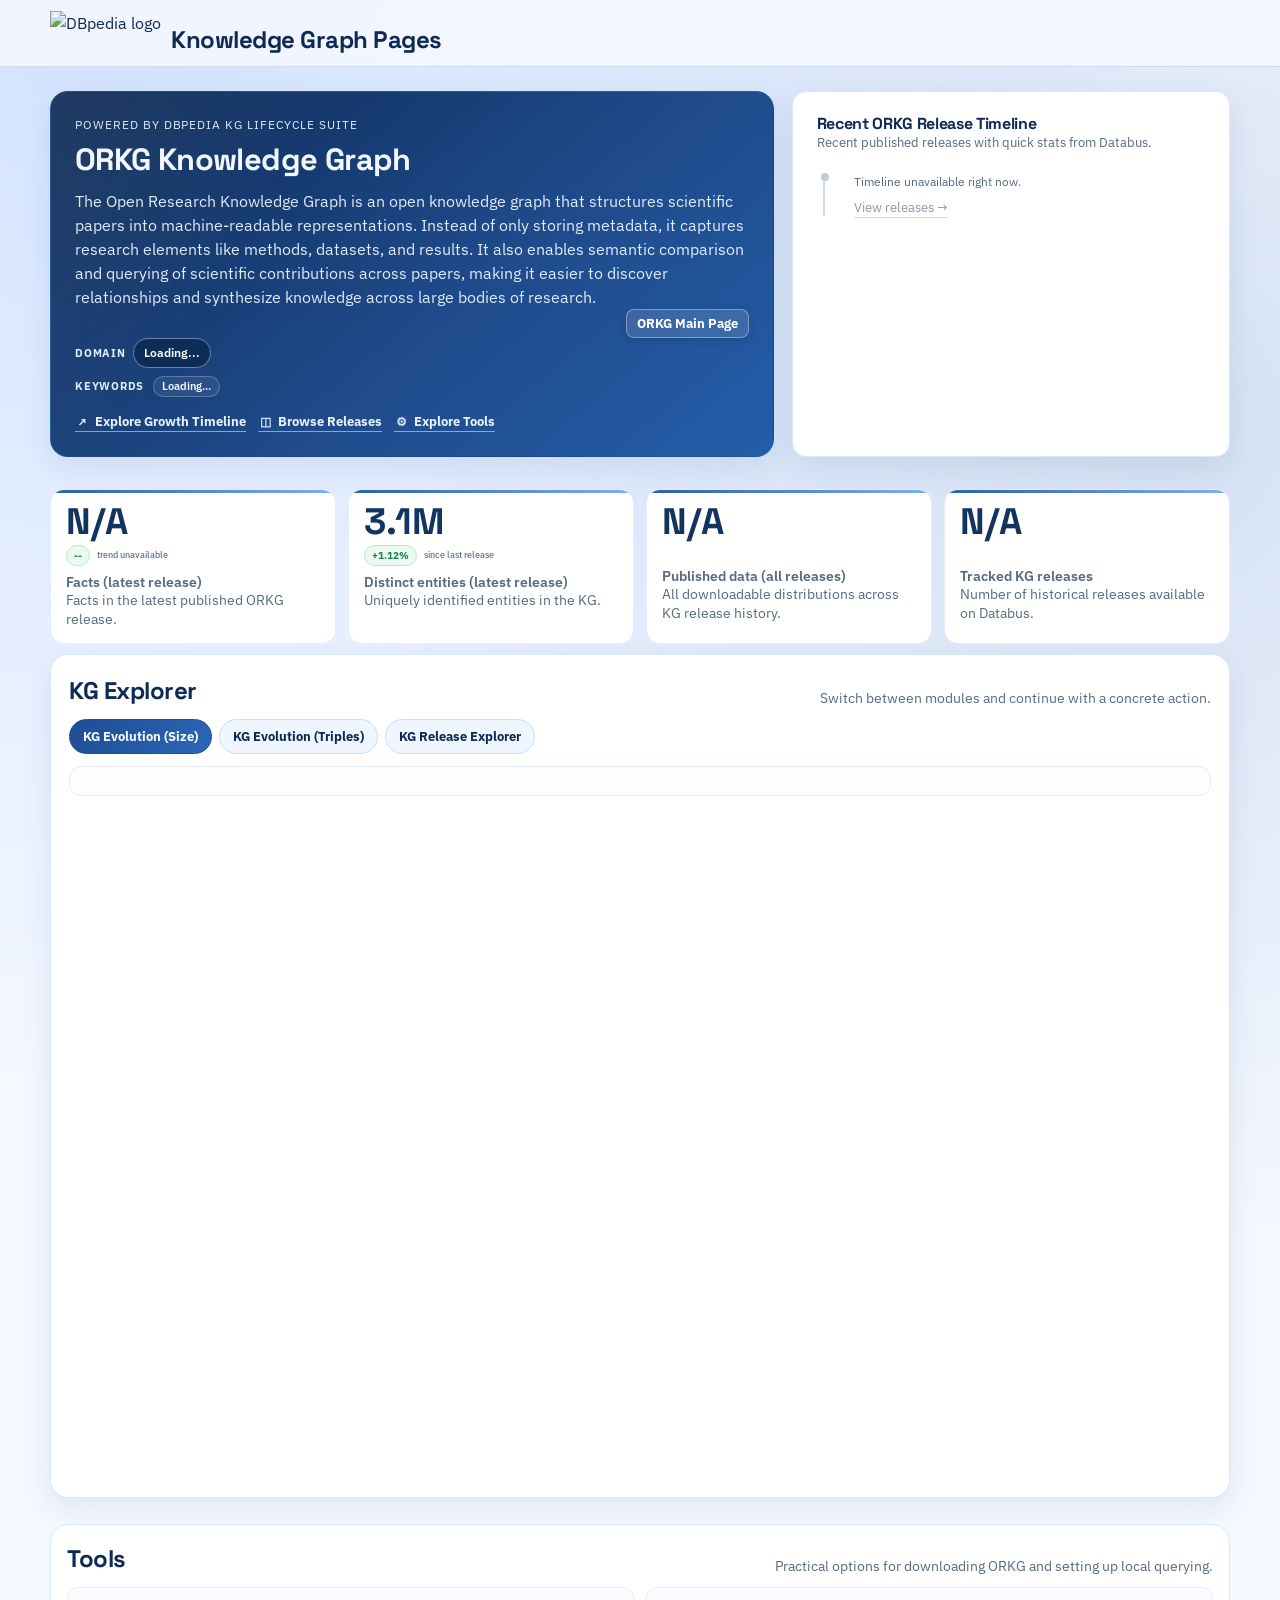
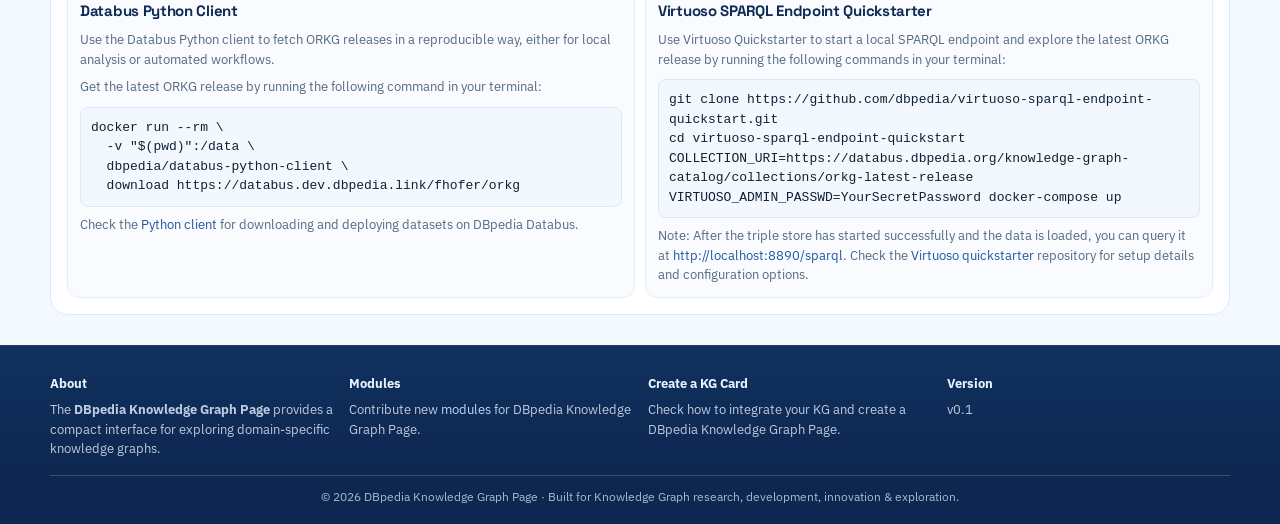
==== commit 93bd6a8e: "minor" ====
--- a/index.html
+++ b/index.html
@@ -1,4 +1,4 @@
-<!DOCTYPE html>
+<!DOCTYPE html> 
 <html lang="en">
 <head>
   <meta charset="UTF-8" />
@@ -253,10 +253,7 @@
 COLLECTION_URI=https://databus.dbpedia.org/knowledge-graph-catalog/collections/orkg-latest-release VIRTUOSO_ADMIN_PASSWD=YourSecretPassword docker-compose up</code></pre>
           <p>
             Note: After the triple store has started successfully and the data is loaded,
-            you can query it at <a href="http://localhost:8890/sparql" target="_blank" rel="noopener noreferrer">http://localhost:8890/sparql</a>.
-          </p>
-          <p>
-            Check the <a href="https://github.com/dbpedia/virtuoso-sparql-endpoint-quickstart" target="_blank" rel="noopener noreferrer">Virtuoso quickstarter</a> repository for setup details and configuration options.
+            you can query it at <a href="http://localhost:8890/sparql" target="_blank" rel="noopener noreferrer">http://localhost:8890/sparql</a>. Check the <a href="https://github.com/dbpedia/virtuoso-sparql-endpoint-quickstart" target="_blank" rel="noopener noreferrer">Virtuoso quickstarter</a> repository for setup details and configuration options.
           </p>
         </article>
       </div>
@@ -947,7 +944,7 @@
       }
 
       // -------------------------
-      // LOAD ABSTRACT
+      // LOAD ABSTRACT 
       // -------------------------
 //      const el = document.getElementById("kgAbstract");
 //
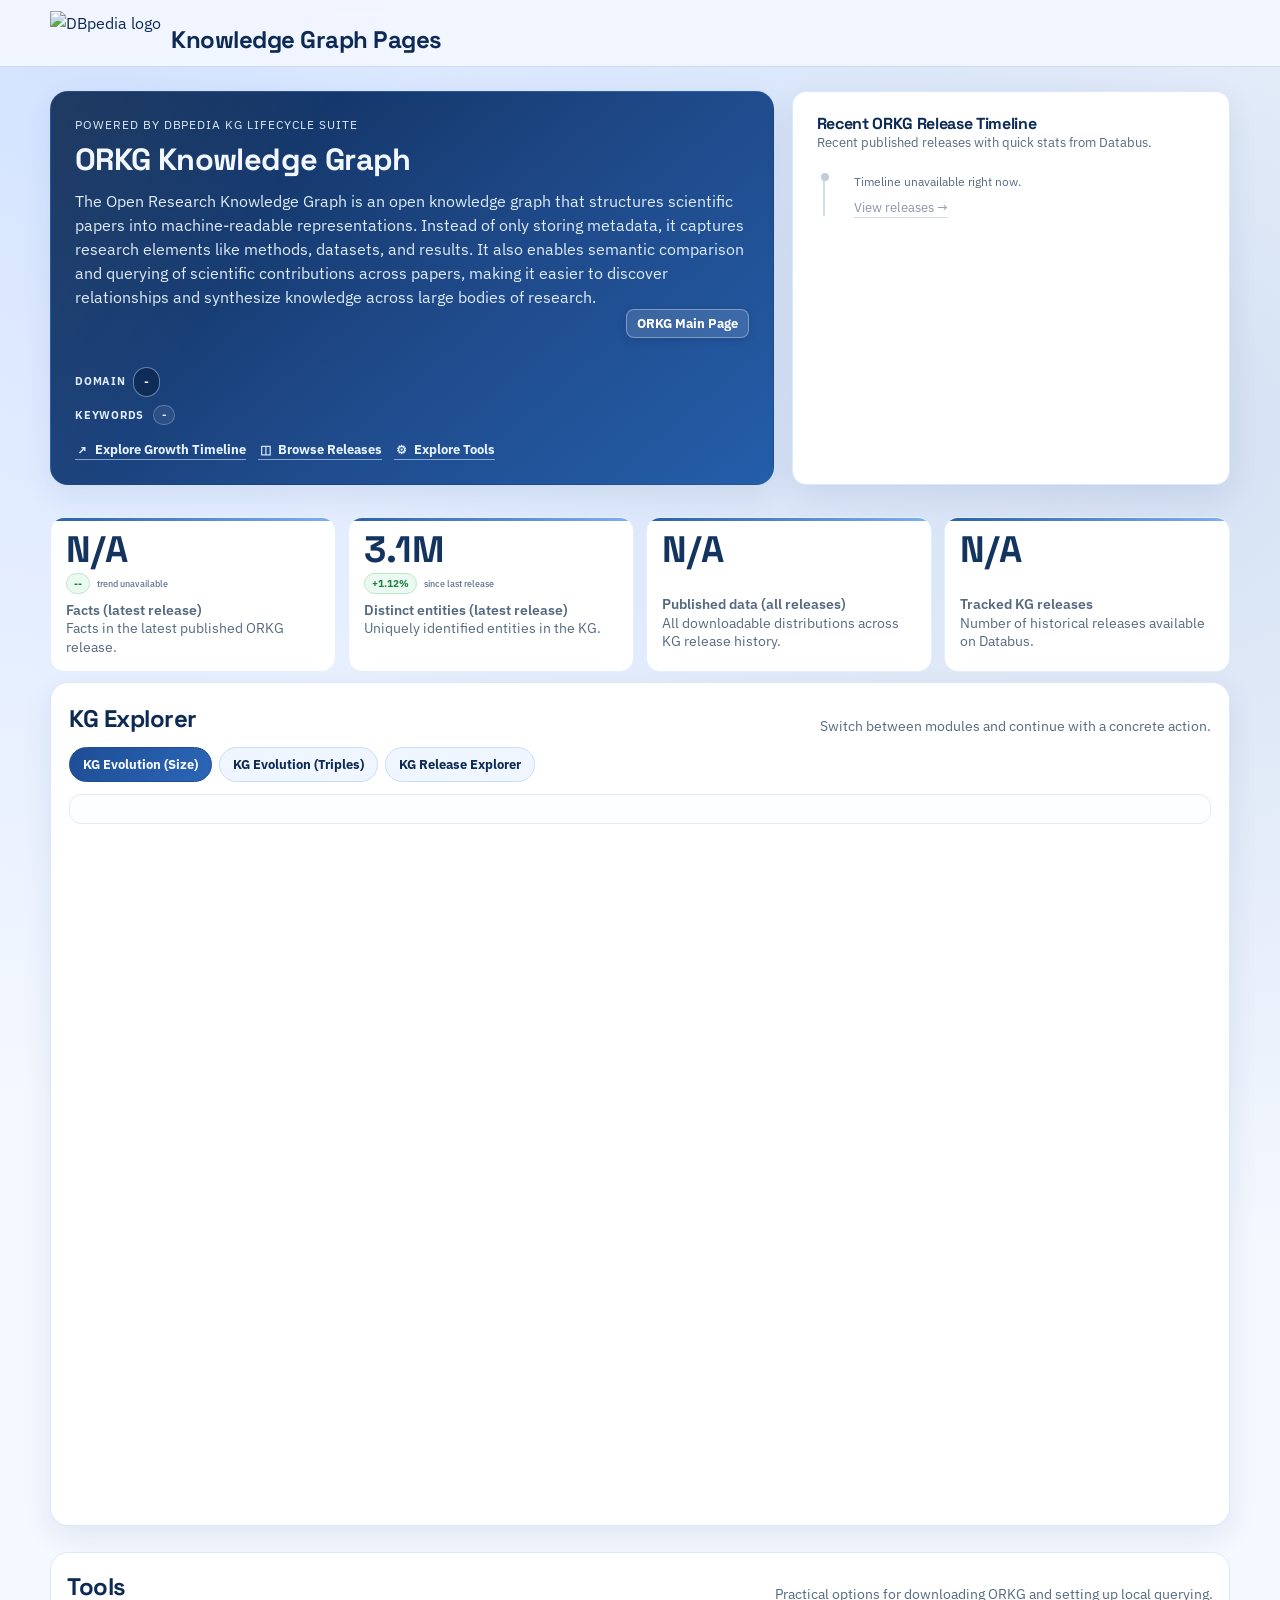
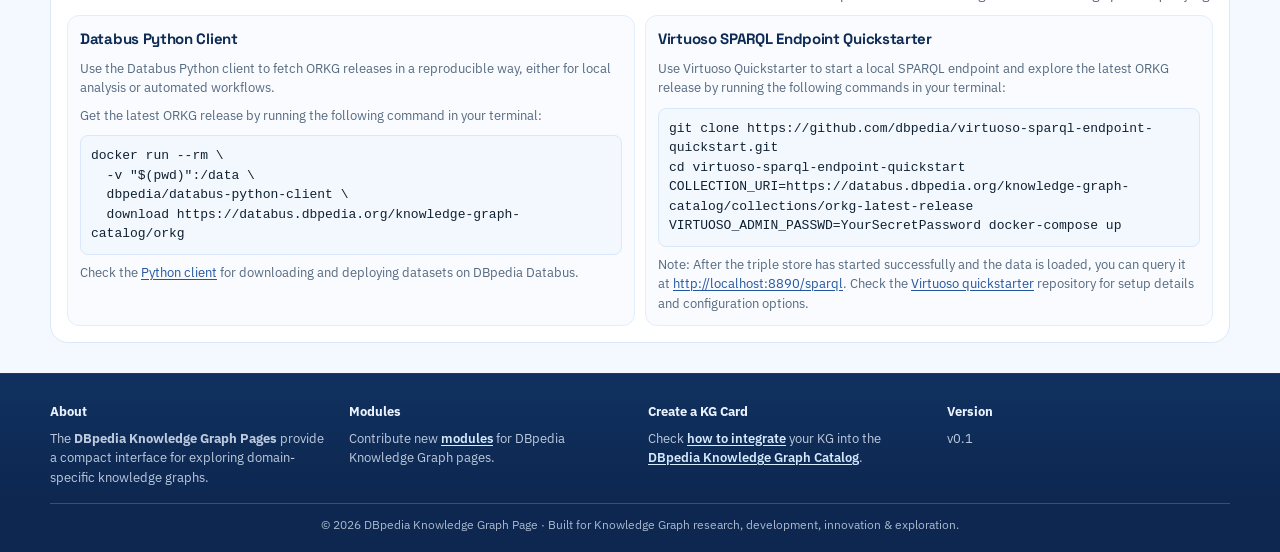
==== commit 19c5007c: "switch to main dbpedia databus" ====
--- a/index.html
+++ b/index.html
@@ -1,4 +1,4 @@
-<!DOCTYPE html> 
+<!DOCTYPE html>
 <html lang="en">
 <head>
   <meta charset="UTF-8" />
@@ -44,12 +44,12 @@
         <div class="hero-taxonomy" aria-label="Domain and keywords">
           <div class="taxonomy-group domain-group" id="domainGroup">
             <span class="taxonomy-label">Domain</span>
-            <span class="chip chip-domain">Loading...</span>
+            <span class="chip chip-domain">-</span>
           </div>
 
           <div class="taxonomy-group keyword-group" id="keywordGroup">
             <span class="taxonomy-label">Keywords</span>
-            <span class="chip chip-keyword">Loading...</span>
+            <span class="chip chip-keyword">-</span>
           </div>
         </div>
 
@@ -86,7 +86,7 @@
     <section class="cards stats-panel" aria-label="Knowledge graph public statistics">
 
       <article class="card compact-card stat-card">
-        <p class="stat-value"><span class="value-main" id="factsValue">Loading...</span><span class="stat-delta-inline"><span class="delta-pill" id="factsDelta">--</span><span class="delta-context" id="factsDeltaContext">updating from endpoint</span></span></p>
+        <p class="stat-value"><span class="value-main" id="factsValue">-</span><span class="stat-delta-inline"><span class="delta-pill" id="factsDelta">--</span><span class="delta-context" id="factsDeltaContext">updating from endpoint</span></span></p>
         <p class="stat-label">Facts (latest release)</p>
         <p class="stat-note">Facts in the latest published ORKG release.</p>
       </article>
@@ -98,13 +98,13 @@
       </article>
 
       <article class="card compact-card stat-card">
-        <p class="stat-value"><span class="value-main" id="publishedDataValue">Loading...</span></p>
+        <p class="stat-value"><span class="value-main" id="publishedDataValue">-</span></p>
         <p class="stat-label">Published data (all releases)</p>
         <p class="stat-note">All downloadable distributions across KG release history.</p>
       </article>
 
       <article class="card compact-card stat-card">
-        <p class="stat-value"><span class="value-main" id="trackedSnapshotsValue">Loading...</span></p>
+        <p class="stat-value"><span class="value-main" id="trackedSnapshotsValue">-</span></p>
         <p class="stat-label">Tracked KG releases</p>
         <p class="stat-note">Number of historical releases available on Databus.</p>
       </article>
@@ -235,7 +235,7 @@
           <pre><code>docker run --rm \
   -v "$(pwd)":/data \
   dbpedia/databus-python-client \
-  download https://databus.dev.dbpedia.link/fhofer/orkg</code></pre>
+  download https://databus.dbpedia.org/knowledge-graph-catalog/orkg</code></pre>
           <p>
             Check the <a href="https://github.com/dbpedia/databus-python-client#docker" target="_blank" rel="noopener noreferrer">Python client</a> for downloading and deploying datasets on DBpedia Databus.
           </p>
@@ -267,21 +267,21 @@
       <div class="footer-item">
         <strong>About</strong>
         <p>
-          The <b>DBpedia Knowledge Graph Page</b> provides a compact interface for exploring domain-specific knowledge graphs.
+          The <b>DBpedia Knowledge Graph Pages</b> provide a compact interface for exploring domain-specific knowledge graphs.
         </p>
       </div>
 
       <div class="footer-item">
         <strong>Modules</strong>
         <p>
-          Contribute new <a href="https://github.com/m1ci/kg-modules" target="_blank">modules</a> for DBpedia Knowledge Graph Page.
+          Contribute new <a href="https://github.com/m1ci/kg-modules" target="_blank">modules</a> for DBpedia Knowledge Graph pages.
         </p>
       </div>
 
       <div class="footer-item">
         <strong>Create a KG Card</strong>
         <p>
-          Check how to integrate your KG and create a DBpedia Knowledge Graph Page.
+          Check <a href="https://kg-catalog.dbpedia.org/submit.html" target="_blank">how to integrate</a> your KG into the <a href="https://kg-catalog.dbpedia.org/" target="_blank">DBpedia Knowledge Graph Catalog</a>.
         </p>
       </div>
 
@@ -321,9 +321,9 @@
     const context = {
       kgId: "orkg",
       kgName: "ORKG",
-      databus_endpoint: "https://databus.dev.dbpedia.link/sparql",
+      databus_endpoint: "https://databus.dbpedia.org/sparql",
       moss_endpoint: "https://moss.dev.dbpedia.link/sparql",
-      group: "https://databus.dev.dbpedia.link/fhofer/orkg"
+      group: "https://databus.dbpedia.org/knowledge-graph-catalog/orkg"
     };
 
     const setActionLinks = () => {
@@ -390,14 +390,14 @@
 
             FILTER(STRSTARTS(
               STR(?file),
-              "https://databus.dev.dbpedia.link/fhofer/orkg"
+              "https://databus.dbpedia.org/knowledge-graph-catalog/orkg"
             ))
 
             BIND(
               STRBEFORE(
                 STRAFTER(
                   STR(?file),
-                  "https://databus.dev.dbpedia.link/fhofer/orkg"
+                  "https://databus.dbpedia.org/knowledge-graph-catalog/orkg"
                 ),
                 "#"
               ) AS ?path
@@ -434,7 +434,7 @@
 
       SELECT (SUM(xsd:integer(?size)) AS ?totalSize)
       WHERE {
-        ?version databus:group <https://databus.dev.dbpedia.link/fhofer/orkg> ;
+        ?version databus:group <https://databus.dbpedia.org/knowledge-graph-catalog/orkg> ;
                  dcat:distribution ?distribution .
 
         ?distribution dcat:byteSize ?size .
@@ -448,7 +448,7 @@
 
       SELECT (COUNT(DISTINCT ?versionNumber) AS ?numVersions)
       WHERE {
-        ?version databus:group <https://databus.dev.dbpedia.link/fhofer/orkg> ;
+        ?version databus:group <https://databus.dbpedia.org/knowledge-graph-catalog/orkg> ;
                  dct:hasVersion ?versionNumber ;
                  dcat:distribution ?distribution .
       }
@@ -462,7 +462,7 @@
 
       SELECT ?version (SAMPLE(?issuedRaw) AS ?issued) (SUM(xsd:decimal(?sizeRaw)) AS ?totalSize)
       WHERE {
-        ?release databus:group <https://databus.dev.dbpedia.link/fhofer/orkg> ;
+        ?release databus:group <https://databus.dbpedia.org/knowledge-graph-catalog/orkg> ;
                  dct:hasVersion ?version .
 
         OPTIONAL { ?release dct:issued ?issuedRaw . }
@@ -548,7 +548,7 @@
 
               FILTER(STRSTARTS(
                 STR(?file),
-                "https://databus.dev.dbpedia.link/fhofer/orkg/orkg-daily-dump/${version}"
+                "https://databus.dbpedia.org/knowledge-graph-catalog/orkg/orkg-daily-dump/${version}"
               ))
             }
             GROUP BY ?file
--- a/css/styles.css
+++ b/css/styles.css
@@ -45,11 +45,12 @@
 
 a {
   color: var(--dbp-blue-700);
-  text-decoration: none;
+  text-decoration: underline;
+  text-underline-offset: 2px;
 }
 
 a:hover {
-  text-decoration: underline;
+  text-decoration-thickness: 2px;
 }
 
 .container {
@@ -153,6 +154,7 @@
   gap: 18px;
   grid-template-columns: 1.65fr 1fr;
   align-items: stretch;
+  min-height: 394px;
 }
 
 .hero-main,
@@ -762,14 +764,18 @@
 .resource-grid a {
   display: block;
   border-radius: 12px;
-  border: 1px solid #e3eefc;
+  border: 1px solid #bfd4f2;
   padding: 12px;
-  background: #f9fbff;
-  text-decoration: none;
+  background: linear-gradient(180deg, #ffffff 0%, #f3f8ff 100%);
+  text-decoration: none;
+  box-shadow: 0 1px 0 rgba(19, 56, 104, 0.04);
+  transition: transform 0.18s ease, border-color 0.18s ease, box-shadow 0.18s ease;
 }
 
 .resource-grid a:hover {
-  border-color: #9ebeea;
+  border-color: #7fa8e3;
+  box-shadow: 0 6px 18px rgba(19, 56, 104, 0.08);
+  transform: translateY(-1px);
   text-decoration: none;
 }
 
@@ -940,12 +946,14 @@
 }
 
 .footer a {
-  color: #badaff;
-  text-decoration: none;
+  color: #d7ebff;
+  text-decoration: underline;
+  text-underline-offset: 2px;
+  font-weight: 600;
 }
 
 .footer a:hover {
-  text-decoration: underline;
+  text-decoration-thickness: 2px;
 }
 
 .footer-bottom {
@@ -1011,4 +1019,4 @@
     align-items: flex-start;
     flex-direction: column;
   }
-}+}
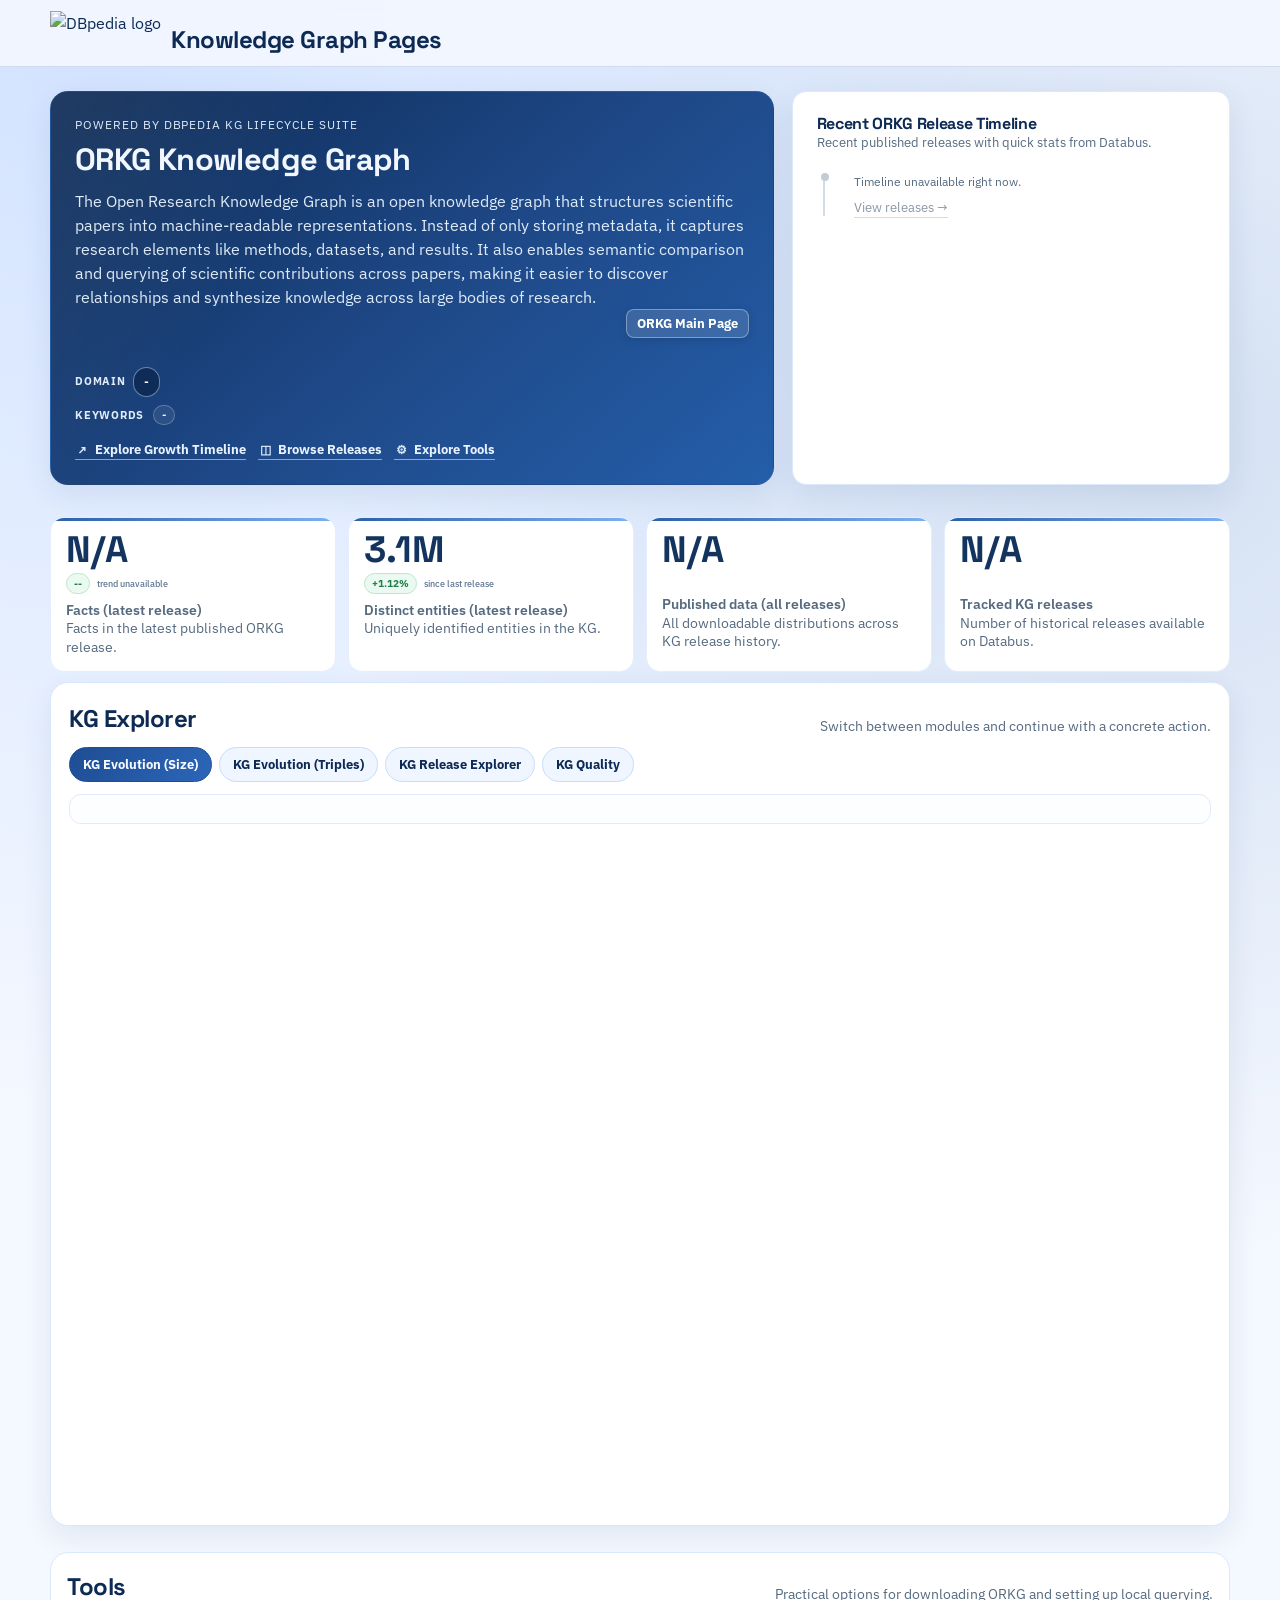
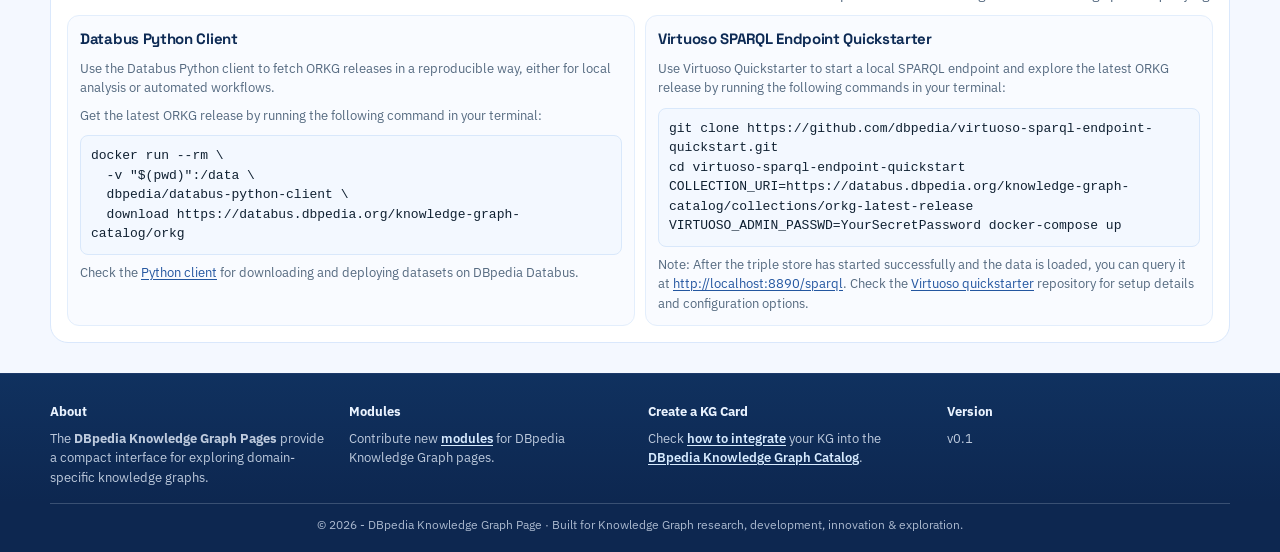
==== commit 7170bed8: "feat: added KG quality card" ====
--- a/index.html
+++ b/index.html
@@ -139,6 +139,11 @@
         KG Release Explorer
       </button>
 
+      <button class="tab-button"
+              onclick="openTab(event, 'kgQualityTab')">
+        KG Quality
+      </button>
+
 <!--
       <button class="tab-button"
               onclick="openTab(event, 'helloTab')">
@@ -181,6 +186,11 @@
 
     <div id="kgVersionsTab" class="tab-content">
       <div id="kgVersionsModule"></div>
+    </div>
+
+    <!-- KG Quality module -->
+    <div id="kgQualityTab" class="tab-content">
+      <div id="kgQualityModule"></div>
     </div>
 
     <!-- =====================================
@@ -293,7 +303,7 @@
     </div>
 
     <div class="footer-bottom">
-      © 2026 DBpedia Knowledge Graph Page · Built for Knowledge Graph research, development, innovation & exploration.
+      © 2026 - DBpedia Knowledge Graph Page · Built for Knowledge Graph research, development, innovation & exploration.
     </div>
 
   </footer>
@@ -888,6 +898,11 @@
     loadModule(
       "https://m1ci.github.io/kg-modules/kg-versions/index_size.js",
       document.getElementById("kgVersionsModule")
+    );
+
+    loadModule(
+      "https://m1ci.github.io/kg-modules/kg-quality/index.js",
+      document.getElementById("kgQualityModule")
     );
 
 
@@ -954,7 +969,7 @@
 //      } catch (e) {
 //        el.textContent = "Failed to load description.";
 //        console.error(e);
-//      }
+//      } 
     });
 
   </script>
